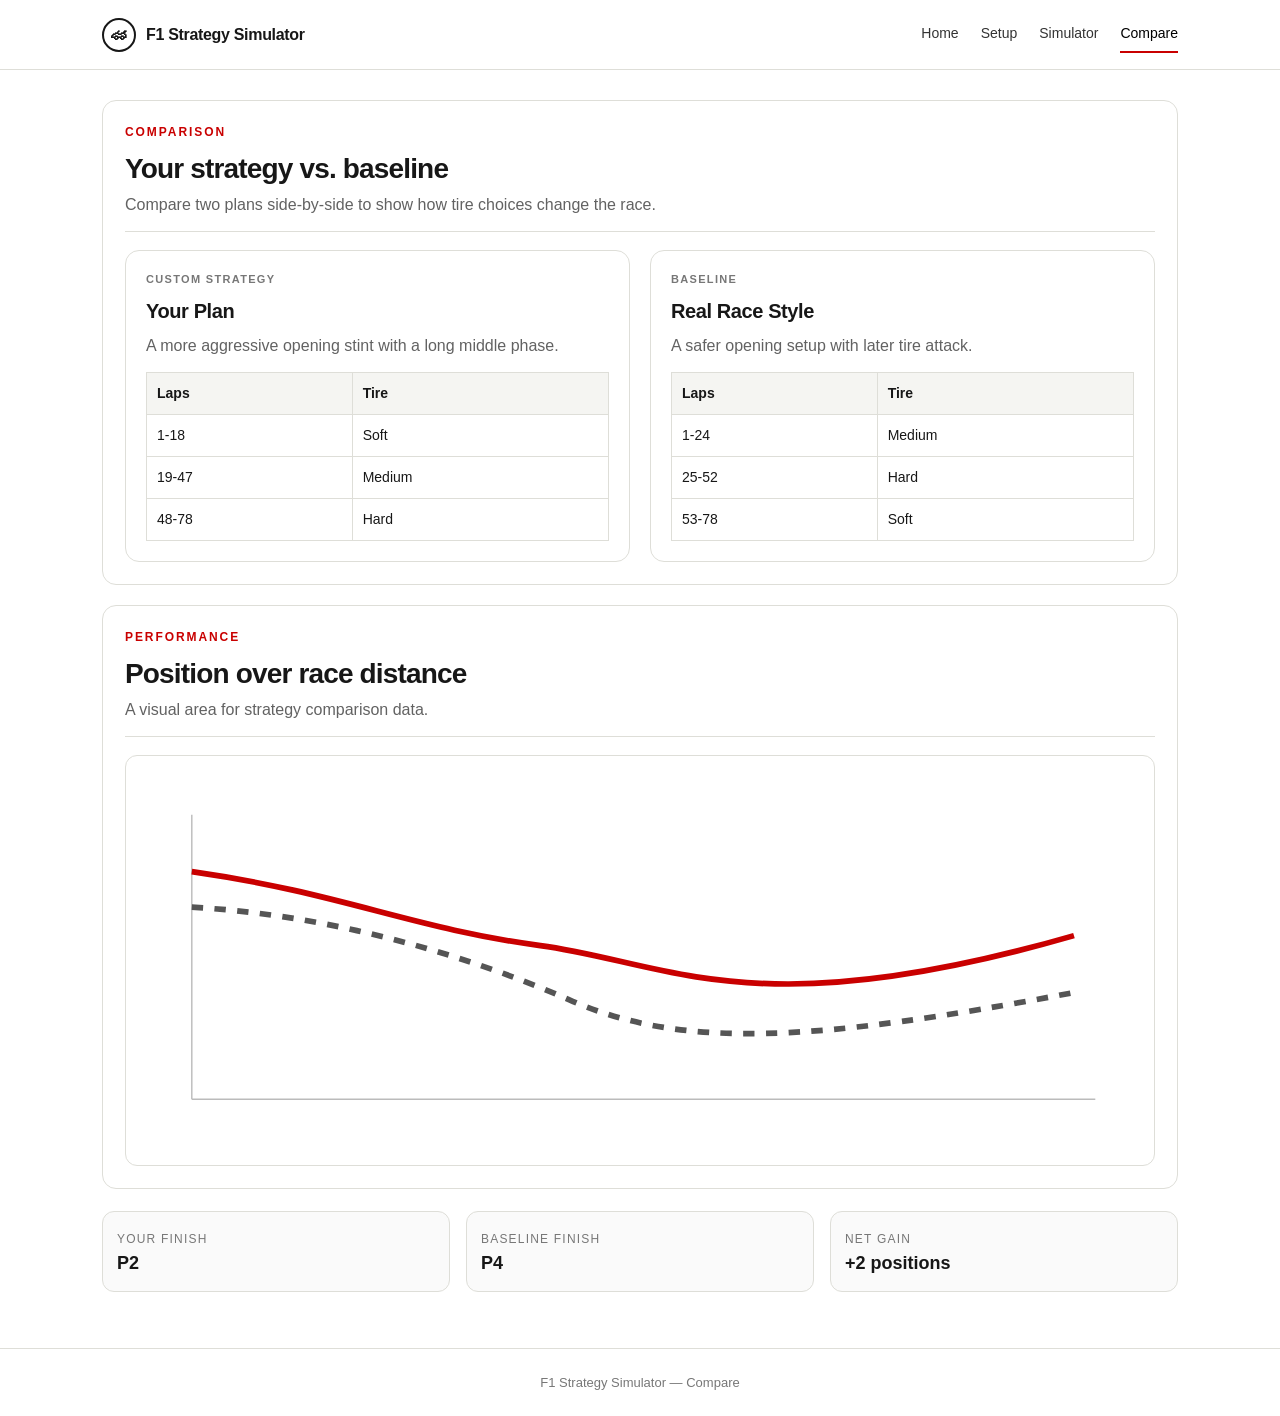
==== compare.html @ 30abd711 "Add files via upload" ====
<!DOCTYPE html>
<html lang="en">
<head>
  <meta charset="UTF-8">
  <meta name="viewport" content="width=device-width, initial-scale=1.0">
  <meta name="description" content="Compare custom and baseline Formula 1 strategies.">
  <title>F1 Strategy Simulator | Compare</title>
  <link rel="stylesheet" href="styles.css">
</head>
<body>
  <header class="site-header"><div class="nav-wrap"><a class="logo" href="index.html"><span class="logo-mark">🏎</span><span>F1 Strategy Simulator</span></a><button class="menu-btn" type="button">☰</button><nav class="nav-links"><a href="index.html">Home</a><a href="setup.html">Setup</a><a href="simulator.html">Simulator</a><a class="active" href="compare.html">Compare</a></nav></div></header>
  <main class="container">
    <section class="panel"><div class="panel-header"><div><div class="kicker">Comparison</div><h2>Your strategy vs. baseline</h2><p>Compare two plans side-by-side to show how tire choices change the race.</p></div></div>
      <div class="compare-grid"><article class="card"><small>Custom strategy</small><h3>Your Plan</h3><p>A more aggressive opening stint with a long middle phase.</p><table><tr><th>Laps</th><th>Tire</th></tr><tr><td>1-18</td><td>Soft</td></tr><tr><td>19-47</td><td>Medium</td></tr><tr><td>48-78</td><td>Hard</td></tr></table></article><article class="card"><small>Baseline</small><h3>Real Race Style</h3><p>A safer opening setup with later tire attack.</p><table><tr><th>Laps</th><th>Tire</th></tr><tr><td>1-24</td><td>Medium</td></tr><tr><td>25-52</td><td>Hard</td></tr><tr><td>53-78</td><td>Soft</td></tr></table></article></div>
    </section>
    <section class="panel"><div class="panel-header"><div><div class="kicker">Performance</div><h2>Position over race distance</h2><p>A visual area for strategy comparison data.</p></div></div><div class="chart-box"><svg viewBox="0 0 700 260"><line x1="35" y1="230" x2="670" y2="230" stroke="#bbb"/><line x1="35" y1="30" x2="35" y2="230" stroke="#bbb"/><path d="M35 70 C140 85 190 110 280 122 S430 180 655 115" fill="none" stroke="#c90000" stroke-width="4"/><path d="M35 95 C125 100 220 125 300 160 S470 190 655 155" fill="none" stroke="#555" stroke-width="4" stroke-dasharray="8 8"/></svg></div></section>
    <section class="stats-grid"><div class="info-box"><span>Your finish</span><strong>P2</strong></div><div class="info-box"><span>Baseline finish</span><strong>P4</strong></div><div class="info-box"><span>Net gain</span><strong>+2 positions</strong></div></section>
  </main>
  <footer class="footer">F1 Strategy Simulator — Compare</footer>
  <script src="app.js"></script>
</body>
</html>
---- styles.css ----
:root{
  --bg:#ffffff;
  --paper:#f7f7f4;
  --ink:#171717;
  --muted:#626262;
  --line:#deded8;
  --red:#c90000;
  --red-dark:#980000;
  --soft:#d71920;
  --medium:#e5b400;
  --hard:#eeeeee;
  --green:#257a45;
  --radius:14px;
}
*{box-sizing:border-box}
body{margin:0;font-family:Arial,Helvetica,sans-serif;color:var(--ink);background:var(--bg);line-height:1.5}
a{color:inherit;text-decoration:none} svg{max-width:100%}
.site-header{border-bottom:1px solid var(--line);background:#fff;position:sticky;top:0;z-index:10}
.nav-wrap{max-width:1120px;margin:0 auto;padding:16px 22px;display:flex;align-items:center;justify-content:space-between;gap:18px}
.logo{display:flex;align-items:center;gap:10px;font-weight:700;letter-spacing:-.02em}.logo-mark{width:34px;height:34px;border:2px solid var(--ink);border-radius:50%;display:grid;place-items:center;background:#fff}
.nav-links{display:flex;align-items:center;gap:22px;font-size:14px;color:#333}.nav-links a{padding:7px 0;border-bottom:2px solid transparent}.nav-links a:hover,.nav-links a.active{border-color:var(--red);color:#000}
.menu-btn{display:none;border:1px solid var(--line);background:#fff;border-radius:8px;padding:8px 10px;font-size:18px}
.container{max-width:1120px;margin:0 auto;padding:30px 22px 56px}.hero{display:grid;grid-template-columns:1.05fr .95fr;gap:34px;align-items:center;padding:34px;border:1px solid var(--line);background:#fff;border-radius:var(--radius)}
.kicker{font-size:12px;letter-spacing:.16em;text-transform:uppercase;color:var(--red);font-weight:700;margin-bottom:12px}h1{font-size:44px;line-height:1.05;margin:0 0 16px;letter-spacing:-.04em}h2{font-size:28px;line-height:1.15;margin:0 0 8px;letter-spacing:-.03em}h3{font-size:20px;margin:0 0 8px;letter-spacing:-.02em}p{margin:0;color:var(--muted)}.hero p{font-size:17px;max-width:620px}.actions{display:flex;gap:12px;flex-wrap:wrap;margin-top:24px}
.btn{display:inline-flex;align-items:center;justify-content:center;gap:8px;border:1px solid #111;background:#111;color:#fff;padding:11px 16px;border-radius:10px;font-weight:700;cursor:pointer;transition:transform .15s ease,background .15s ease}.btn:hover{transform:translateY(-1px);background:#333}.btn.secondary{background:#fff;color:#111;border-color:var(--line)}.btn.secondary:hover{background:#f4f4f0}.btn.red{background:var(--red);border-color:var(--red)}.btn.red:hover{background:var(--red-dark)}.btn.full{width:100%;margin-top:16px}
.preview-card,.panel,.card{border:1px solid var(--line);border-radius:var(--radius);background:#fff}.preview-card{padding:18px;background:var(--paper)}.browser-bar{display:flex;align-items:center;gap:6px;border-bottom:1px solid var(--line);padding-bottom:12px;margin-bottom:14px}.dot{width:9px;height:9px;border-radius:50%;background:#aaa}.dot.red{background:var(--red)}
.fake-track{height:190px;background:#fff;border:1px solid var(--line);border-radius:12px;display:grid;place-items:center;margin-bottom:14px;overflow:hidden}.large-track{height:240px}.track-line{fill:none;stroke:#111;stroke-width:13;stroke-linecap:round;stroke-linejoin:round}.track-accent{fill:none;stroke:var(--red);stroke-width:3;stroke-linecap:round;stroke-dasharray:8 8}
.stats-grid,.feature-grid{display:grid;grid-template-columns:repeat(3,1fr);gap:16px;margin-top:22px}.card{padding:20px}.card small,.panel-label{display:block;color:#777;text-transform:uppercase;letter-spacing:.12em;font-size:11px;font-weight:700;margin-bottom:8px}.card:hover{box-shadow:0 8px 22px rgba(0,0,0,.06);transform:translateY(-2px);transition:.15s ease}.section-note{margin-top:44px;max-width:760px;border-top:1px solid var(--line);padding-top:24px}.section-note h2{font-size:24px}.section-note p{line-height:1.65}
.two-col{display:grid;grid-template-columns:.85fr 1.15fr;gap:20px;align-items:start}.panel{padding:22px;margin-bottom:20px}.panel-header{display:flex;justify-content:space-between;gap:16px;align-items:flex-start;border-bottom:1px solid var(--line);padding-bottom:14px;margin-bottom:18px}.form-row{display:grid;gap:7px;margin-bottom:15px}label{font-weight:700;font-size:14px}select,input[type="text"]{width:100%;border:1px solid var(--line);border-radius:10px;padding:11px 12px;background:#fff;font:inherit}select:focus,input:focus{outline:2px solid rgba(201,0,0,.18);border-color:var(--red)}.api-note{font-size:13px;color:#555;margin:10px 0 18px}.api-card{border:1px solid var(--line);background:#fff;border-radius:12px;padding:14px 16px;min-width:240px}.api-card span{display:block;font-size:11px;text-transform:uppercase;letter-spacing:.12em;color:#777}.api-card strong{display:block;margin-top:4px;font-size:14px;color:var(--green)}
.info-list{display:grid;grid-template-columns:repeat(2,1fr);gap:12px}.info-box{padding:14px;border:1px solid var(--line);border-radius:12px;background:#fafafa}.info-box strong{display:block;font-size:18px}.info-box span{font-size:12px;color:#777;text-transform:uppercase;letter-spacing:.1em}.driver-grid{display:grid;grid-template-columns:repeat(3,1fr);gap:14px}.driver-card{border:1px solid var(--line);border-radius:12px;padding:16px;background:#fff;cursor:pointer}.driver-card.selected{border-color:var(--red);box-shadow:inset 0 0 0 1px var(--red)}
.race-strip{display:flex;justify-content:space-between;align-items:flex-end;gap:20px;margin-bottom:22px;padding-bottom:18px;border-bottom:1px solid var(--line)}.race-strip h1{font-size:38px;margin-bottom:6px}.sim-grid,.builder-layout{display:grid;grid-template-columns:1.1fr .9fr;gap:20px;align-items:start}.bottom-grid{grid-template-columns:1.15fr .85fr}.strategy-panel{background:#fffdfb}.track-panel{background:#fbfbf8}.result-panel{position:sticky;top:88px}.stint{display:grid;grid-template-columns:1fr 1fr auto;gap:10px;align-items:end;border:1px solid var(--line);border-radius:12px;padding:14px;margin-bottom:12px;background:#fff}.stint input,.stint select{background:#fff}.tire-pill{display:inline-block;border-radius:999px;border:1px solid var(--line);padding:6px 10px;font-size:13px;font-weight:700;text-align:center;min-width:82px}.tire-soft{background:rgba(215,25,32,.08);border-color:rgba(215,25,32,.35);color:#9d0000}.tire-medium{background:rgba(232,184,0,.16);border-color:rgba(232,184,0,.45);color:#715800}.tire-hard{background:#f1f1f1;color:#444}.icon-btn{border:1px solid var(--line);background:#fff;border-radius:10px;padding:10px;cursor:pointer}.icon-btn:hover{background:#f4f4f0}.slider-row{border:1px solid var(--line);border-radius:12px;padding:16px;margin-top:16px;background:#fafafa}input[type="range"]{width:100%}
.timeline{display:flex;height:42px;border:1px solid var(--line);border-radius:999px;overflow:hidden;background:#fff}.timeline-segment{display:flex;align-items:center;justify-content:center;font-size:12px;font-weight:700;border-right:1px solid rgba(0,0,0,.08);white-space:nowrap}.timeline-segment:last-child{border-right:0}.timeline-soft{background:#ffe9ea;color:#9d0000}.timeline-medium{background:#fff5c8;color:#685100}.timeline-hard{background:#f1f1f1;color:#444}
.tabs{display:flex;gap:8px;flex-wrap:wrap;margin-bottom:14px}.tab{border:1px solid var(--line);background:#fff;border-radius:999px;padding:8px 13px;cursor:pointer;font-weight:700;color:#555}.tab.active{background:#111;color:#fff;border-color:#111}.chart-box{border:1px solid var(--line);border-radius:12px;background:#fff;padding:16px;min-height:270px}.summary-grid{display:grid;grid-template-columns:repeat(2,1fr);gap:12px}.notice{border-left:4px solid var(--red);background:#fff7f7;padding:14px;border-radius:8px;margin-top:16px;color:#444}.compare-grid{display:grid;grid-template-columns:1fr 1fr;gap:20px}table{width:100%;border-collapse:collapse;margin-top:14px;font-size:14px}td,th{border:1px solid var(--line);padding:10px;text-align:left}th{background:#f5f5f2}.footer{border-top:1px solid var(--line);padding:24px 22px;color:#777;font-size:13px;text-align:center}
@media(max-width:850px){.menu-btn{display:block}.nav-links{display:none;position:absolute;top:67px;left:0;right:0;background:#fff;border-bottom:1px solid var(--line);padding:12px 22px;flex-direction:column;align-items:flex-start}.nav-links.open{display:flex}.hero,.two-col,.sim-grid,.builder-layout,.compare-grid{grid-template-columns:1fr}.stats-grid,.feature-grid,.driver-grid{grid-template-columns:1fr}.info-list,.summary-grid{grid-template-columns:1fr}h1{font-size:34px}.hero{padding:24px}.stint{grid-template-columns:1fr}.race-strip{display:block}.api-card{margin-top:16px}.result-panel{position:static}}
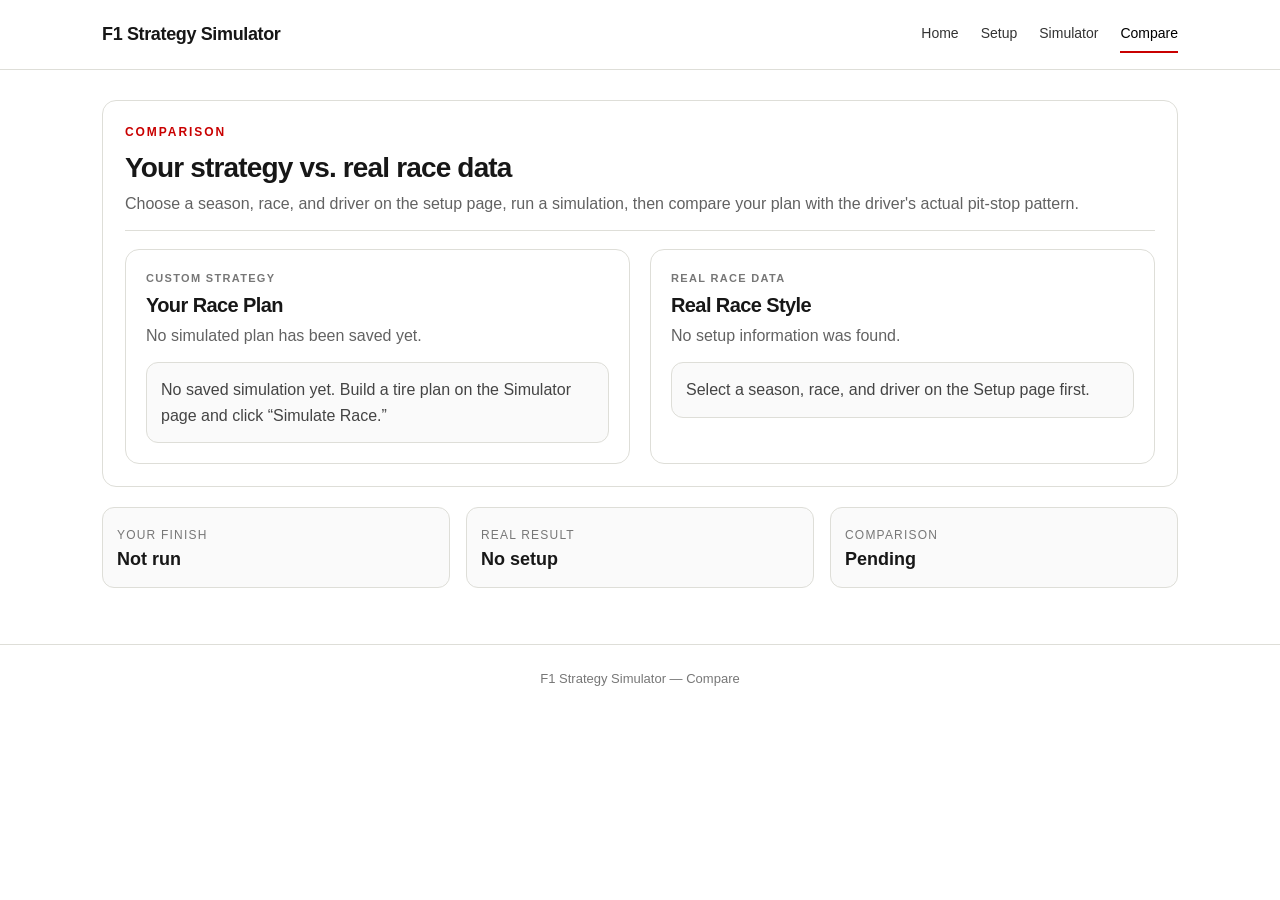
==== commit 46afdba2: "Add files via upload" ====
--- a/compare.html
+++ b/compare.html
@@ -3,18 +3,20 @@
 <head>
   <meta charset="UTF-8">
   <meta name="viewport" content="width=device-width, initial-scale=1.0">
-  <meta name="description" content="Compare custom and baseline Formula 1 strategies.">
+  <meta name="description" content="Compare custom and real Formula 1 strategies.">
   <title>F1 Strategy Simulator | Compare</title>
   <link rel="stylesheet" href="styles.css">
 </head>
 <body>
-  <header class="site-header"><div class="nav-wrap"><a class="logo" href="index.html"><span class="logo-mark">🏎</span><span>F1 Strategy Simulator</span></a><button class="menu-btn" type="button">☰</button><nav class="nav-links"><a href="index.html">Home</a><a href="setup.html">Setup</a><a href="simulator.html">Simulator</a><a class="active" href="compare.html">Compare</a></nav></div></header>
-  <main class="container">
-    <section class="panel"><div class="panel-header"><div><div class="kicker">Comparison</div><h2>Your strategy vs. baseline</h2><p>Compare two plans side-by-side to show how tire choices change the race.</p></div></div>
-      <div class="compare-grid"><article class="card"><small>Custom strategy</small><h3>Your Plan</h3><p>A more aggressive opening stint with a long middle phase.</p><table><tr><th>Laps</th><th>Tire</th></tr><tr><td>1-18</td><td>Soft</td></tr><tr><td>19-47</td><td>Medium</td></tr><tr><td>48-78</td><td>Hard</td></tr></table></article><article class="card"><small>Baseline</small><h3>Real Race Style</h3><p>A safer opening setup with later tire attack.</p><table><tr><th>Laps</th><th>Tire</th></tr><tr><td>1-24</td><td>Medium</td></tr><tr><td>25-52</td><td>Hard</td></tr><tr><td>53-78</td><td>Soft</td></tr></table></article></div>
+  <header class="site-header"><div class="nav-wrap"><a class="logo" href="index.html">F1 Strategy Simulator</a><button class="menu-btn" type="button">☰</button><nav class="nav-links"><a href="index.html">Home</a><a href="setup.html">Setup</a><a href="simulator.html">Simulator</a><a class="active" href="compare.html">Compare</a></nav></div></header>
+  <main class="container compare-page">
+    <section class="panel"><div class="panel-header"><div><div class="kicker">Comparison</div><h2>Your strategy vs. real race data</h2><p id="compareIntro">Choose a season, race, and driver on the setup page, run a simulation, then compare your plan with the driver's actual pit-stop pattern.</p></div></div>
+      <div class="compare-grid">
+        <article class="card"><small>Custom strategy</small><h3>Your Race Plan</h3><p id="yourPlanSummary">No simulated plan has been saved yet.</p><div id="yourPlanTable"></div></article>
+        <article class="card"><small>Real race data</small><h3>Real Race Style</h3><p id="realPlanSummary">Loading real race information...</p><div id="realPlanTable"></div></article>
+      </div>
     </section>
-    <section class="panel"><div class="panel-header"><div><div class="kicker">Performance</div><h2>Position over race distance</h2><p>A visual area for strategy comparison data.</p></div></div><div class="chart-box"><svg viewBox="0 0 700 260"><line x1="35" y1="230" x2="670" y2="230" stroke="#bbb"/><line x1="35" y1="30" x2="35" y2="230" stroke="#bbb"/><path d="M35 70 C140 85 190 110 280 122 S430 180 655 115" fill="none" stroke="#c90000" stroke-width="4"/><path d="M35 95 C125 100 220 125 300 160 S470 190 655 155" fill="none" stroke="#555" stroke-width="4" stroke-dasharray="8 8"/></svg></div></section>
-    <section class="stats-grid"><div class="info-box"><span>Your finish</span><strong>P2</strong></div><div class="info-box"><span>Baseline finish</span><strong>P4</strong></div><div class="info-box"><span>Net gain</span><strong>+2 positions</strong></div></section>
+    <section class="stats-grid"><div class="info-box"><span>Your finish</span><strong id="compareYourFinish">Not run</strong></div><div class="info-box"><span>Real result</span><strong id="compareRealFinish">Loading</strong></div><div class="info-box"><span>Comparison</span><strong id="compareGain">Pending</strong></div></section>
   </main>
   <footer class="footer">F1 Strategy Simulator — Compare</footer>
   <script src="app.js"></script>
--- a/styles.css
+++ b/styles.css
@@ -1,34 +1,133 @@
 :root{
-  --bg:#ffffff;
+  --bg:#fff;
   --paper:#f7f7f4;
   --ink:#171717;
   --muted:#626262;
   --line:#deded8;
   --red:#c90000;
   --red-dark:#980000;
-  --soft:#d71920;
-  --medium:#e5b400;
-  --hard:#eeeeee;
   --green:#257a45;
+  --blue:#1d4ed8;
   --radius:14px;
 }
+
 *{box-sizing:border-box}
 body{margin:0;font-family:Arial,Helvetica,sans-serif;color:var(--ink);background:var(--bg);line-height:1.5}
-a{color:inherit;text-decoration:none} svg{max-width:100%}
-.site-header{border-bottom:1px solid var(--line);background:#fff;position:sticky;top:0;z-index:10}
+a{color:inherit;text-decoration:none}
+svg{max-width:100%}
+h1,h2,h3{margin:0;letter-spacing:-.03em;line-height:1.1}
+h1{font-size:44px;margin-bottom:16px}
+h2{font-size:28px;margin-bottom:8px}
+h3{font-size:20px;margin-bottom:8px}
+p{margin:0;color:var(--muted)}
+
+.site-header{position:sticky;top:0;z-index:10;background:#fff;border-bottom:1px solid var(--line)}
 .nav-wrap{max-width:1120px;margin:0 auto;padding:16px 22px;display:flex;align-items:center;justify-content:space-between;gap:18px}
-.logo{display:flex;align-items:center;gap:10px;font-weight:700;letter-spacing:-.02em}.logo-mark{width:34px;height:34px;border:2px solid var(--ink);border-radius:50%;display:grid;place-items:center;background:#fff}
-.nav-links{display:flex;align-items:center;gap:22px;font-size:14px;color:#333}.nav-links a{padding:7px 0;border-bottom:2px solid transparent}.nav-links a:hover,.nav-links a.active{border-color:var(--red);color:#000}
+.logo{display:flex;align-items:center;font-size:18px;font-weight:700;letter-spacing:-.02em}
+.nav-links{display:flex;align-items:center;gap:22px;font-size:14px;color:#333}
+.nav-links a{padding:7px 0;border-bottom:2px solid transparent}
+.nav-links a:hover,.nav-links a.active{border-color:var(--red);color:#000}
 .menu-btn{display:none;border:1px solid var(--line);background:#fff;border-radius:8px;padding:8px 10px;font-size:18px}
-.container{max-width:1120px;margin:0 auto;padding:30px 22px 56px}.hero{display:grid;grid-template-columns:1.05fr .95fr;gap:34px;align-items:center;padding:34px;border:1px solid var(--line);background:#fff;border-radius:var(--radius)}
-.kicker{font-size:12px;letter-spacing:.16em;text-transform:uppercase;color:var(--red);font-weight:700;margin-bottom:12px}h1{font-size:44px;line-height:1.05;margin:0 0 16px;letter-spacing:-.04em}h2{font-size:28px;line-height:1.15;margin:0 0 8px;letter-spacing:-.03em}h3{font-size:20px;margin:0 0 8px;letter-spacing:-.02em}p{margin:0;color:var(--muted)}.hero p{font-size:17px;max-width:620px}.actions{display:flex;gap:12px;flex-wrap:wrap;margin-top:24px}
-.btn{display:inline-flex;align-items:center;justify-content:center;gap:8px;border:1px solid #111;background:#111;color:#fff;padding:11px 16px;border-radius:10px;font-weight:700;cursor:pointer;transition:transform .15s ease,background .15s ease}.btn:hover{transform:translateY(-1px);background:#333}.btn.secondary{background:#fff;color:#111;border-color:var(--line)}.btn.secondary:hover{background:#f4f4f0}.btn.red{background:var(--red);border-color:var(--red)}.btn.red:hover{background:var(--red-dark)}.btn.full{width:100%;margin-top:16px}
-.preview-card,.panel,.card{border:1px solid var(--line);border-radius:var(--radius);background:#fff}.preview-card{padding:18px;background:var(--paper)}.browser-bar{display:flex;align-items:center;gap:6px;border-bottom:1px solid var(--line);padding-bottom:12px;margin-bottom:14px}.dot{width:9px;height:9px;border-radius:50%;background:#aaa}.dot.red{background:var(--red)}
-.fake-track{height:190px;background:#fff;border:1px solid var(--line);border-radius:12px;display:grid;place-items:center;margin-bottom:14px;overflow:hidden}.large-track{height:240px}.track-line{fill:none;stroke:#111;stroke-width:13;stroke-linecap:round;stroke-linejoin:round}.track-accent{fill:none;stroke:var(--red);stroke-width:3;stroke-linecap:round;stroke-dasharray:8 8}
-.stats-grid,.feature-grid{display:grid;grid-template-columns:repeat(3,1fr);gap:16px;margin-top:22px}.card{padding:20px}.card small,.panel-label{display:block;color:#777;text-transform:uppercase;letter-spacing:.12em;font-size:11px;font-weight:700;margin-bottom:8px}.card:hover{box-shadow:0 8px 22px rgba(0,0,0,.06);transform:translateY(-2px);transition:.15s ease}.section-note{margin-top:44px;max-width:760px;border-top:1px solid var(--line);padding-top:24px}.section-note h2{font-size:24px}.section-note p{line-height:1.65}
-.two-col{display:grid;grid-template-columns:.85fr 1.15fr;gap:20px;align-items:start}.panel{padding:22px;margin-bottom:20px}.panel-header{display:flex;justify-content:space-between;gap:16px;align-items:flex-start;border-bottom:1px solid var(--line);padding-bottom:14px;margin-bottom:18px}.form-row{display:grid;gap:7px;margin-bottom:15px}label{font-weight:700;font-size:14px}select,input[type="text"]{width:100%;border:1px solid var(--line);border-radius:10px;padding:11px 12px;background:#fff;font:inherit}select:focus,input:focus{outline:2px solid rgba(201,0,0,.18);border-color:var(--red)}.api-note{font-size:13px;color:#555;margin:10px 0 18px}.api-card{border:1px solid var(--line);background:#fff;border-radius:12px;padding:14px 16px;min-width:240px}.api-card span{display:block;font-size:11px;text-transform:uppercase;letter-spacing:.12em;color:#777}.api-card strong{display:block;margin-top:4px;font-size:14px;color:var(--green)}
-.info-list{display:grid;grid-template-columns:repeat(2,1fr);gap:12px}.info-box{padding:14px;border:1px solid var(--line);border-radius:12px;background:#fafafa}.info-box strong{display:block;font-size:18px}.info-box span{font-size:12px;color:#777;text-transform:uppercase;letter-spacing:.1em}.driver-grid{display:grid;grid-template-columns:repeat(3,1fr);gap:14px}.driver-card{border:1px solid var(--line);border-radius:12px;padding:16px;background:#fff;cursor:pointer}.driver-card.selected{border-color:var(--red);box-shadow:inset 0 0 0 1px var(--red)}
-.race-strip{display:flex;justify-content:space-between;align-items:flex-end;gap:20px;margin-bottom:22px;padding-bottom:18px;border-bottom:1px solid var(--line)}.race-strip h1{font-size:38px;margin-bottom:6px}.sim-grid,.builder-layout{display:grid;grid-template-columns:1.1fr .9fr;gap:20px;align-items:start}.bottom-grid{grid-template-columns:1.15fr .85fr}.strategy-panel{background:#fffdfb}.track-panel{background:#fbfbf8}.result-panel{position:sticky;top:88px}.stint{display:grid;grid-template-columns:1fr 1fr auto;gap:10px;align-items:end;border:1px solid var(--line);border-radius:12px;padding:14px;margin-bottom:12px;background:#fff}.stint input,.stint select{background:#fff}.tire-pill{display:inline-block;border-radius:999px;border:1px solid var(--line);padding:6px 10px;font-size:13px;font-weight:700;text-align:center;min-width:82px}.tire-soft{background:rgba(215,25,32,.08);border-color:rgba(215,25,32,.35);color:#9d0000}.tire-medium{background:rgba(232,184,0,.16);border-color:rgba(232,184,0,.45);color:#715800}.tire-hard{background:#f1f1f1;color:#444}.icon-btn{border:1px solid var(--line);background:#fff;border-radius:10px;padding:10px;cursor:pointer}.icon-btn:hover{background:#f4f4f0}.slider-row{border:1px solid var(--line);border-radius:12px;padding:16px;margin-top:16px;background:#fafafa}input[type="range"]{width:100%}
-.timeline{display:flex;height:42px;border:1px solid var(--line);border-radius:999px;overflow:hidden;background:#fff}.timeline-segment{display:flex;align-items:center;justify-content:center;font-size:12px;font-weight:700;border-right:1px solid rgba(0,0,0,.08);white-space:nowrap}.timeline-segment:last-child{border-right:0}.timeline-soft{background:#ffe9ea;color:#9d0000}.timeline-medium{background:#fff5c8;color:#685100}.timeline-hard{background:#f1f1f1;color:#444}
-.tabs{display:flex;gap:8px;flex-wrap:wrap;margin-bottom:14px}.tab{border:1px solid var(--line);background:#fff;border-radius:999px;padding:8px 13px;cursor:pointer;font-weight:700;color:#555}.tab.active{background:#111;color:#fff;border-color:#111}.chart-box{border:1px solid var(--line);border-radius:12px;background:#fff;padding:16px;min-height:270px}.summary-grid{display:grid;grid-template-columns:repeat(2,1fr);gap:12px}.notice{border-left:4px solid var(--red);background:#fff7f7;padding:14px;border-radius:8px;margin-top:16px;color:#444}.compare-grid{display:grid;grid-template-columns:1fr 1fr;gap:20px}table{width:100%;border-collapse:collapse;margin-top:14px;font-size:14px}td,th{border:1px solid var(--line);padding:10px;text-align:left}th{background:#f5f5f2}.footer{border-top:1px solid var(--line);padding:24px 22px;color:#777;font-size:13px;text-align:center}
-@media(max-width:850px){.menu-btn{display:block}.nav-links{display:none;position:absolute;top:67px;left:0;right:0;background:#fff;border-bottom:1px solid var(--line);padding:12px 22px;flex-direction:column;align-items:flex-start}.nav-links.open{display:flex}.hero,.two-col,.sim-grid,.builder-layout,.compare-grid{grid-template-columns:1fr}.stats-grid,.feature-grid,.driver-grid{grid-template-columns:1fr}.info-list,.summary-grid{grid-template-columns:1fr}h1{font-size:34px}.hero{padding:24px}.stint{grid-template-columns:1fr}.race-strip{display:block}.api-card{margin-top:16px}.result-panel{position:static}}
+
+.container{max-width:1120px;margin:0 auto;padding:30px 22px 56px}
+.footer{border-top:1px solid var(--line);padding:24px 22px;color:#777;font-size:13px;text-align:center}
+.kicker{font-size:12px;letter-spacing:.16em;text-transform:uppercase;color:var(--red);font-weight:700;margin-bottom:12px}
+
+.hero{display:grid;grid-template-columns:1.05fr .95fr;gap:34px;align-items:center;padding:34px;border:1px solid var(--line);background:#fff;border-radius:var(--radius)}
+.hero p{font-size:17px;max-width:620px}
+.hero-photo-card,.track-image-card{border:1px solid var(--line);border-radius:var(--radius);overflow:hidden;background:#f4f4f0;box-shadow:0 8px 22px rgba(0,0,0,.06)}
+.hero-photo-card img{display:block;width:100%;height:330px;object-fit:cover}
+.track-image-card{margin-bottom:14px;background:#111;box-shadow:none}
+.track-image-card img{display:block;width:100%;height:auto;object-fit:cover}
+.actions{display:flex;gap:12px;flex-wrap:wrap;margin-top:24px}
+
+.btn{display:inline-flex;align-items:center;justify-content:center;gap:8px;border:1px solid #111;background:#111;color:#fff;padding:11px 16px;border-radius:10px;font-weight:700;cursor:pointer;transition:transform .15s ease,background .15s ease}
+.btn:hover{transform:translateY(-1px);background:#333}
+.btn.secondary{background:#fff;color:#111;border-color:var(--line)}
+.btn.secondary:hover{background:#f4f4f0}
+.btn.red{background:var(--red);border-color:var(--red)}
+.btn.red:hover{background:var(--red-dark)}
+.btn.full{width:100%;margin-top:16px}
+
+.panel,.card{border:1px solid var(--line);border-radius:var(--radius);background:#fff}
+.panel{padding:22px;margin-bottom:20px}
+.card{padding:20px}
+.card:hover{box-shadow:0 8px 22px rgba(0,0,0,.06);transform:translateY(-2px);transition:.15s ease}
+.card small{display:block;color:#777;text-transform:uppercase;letter-spacing:.12em;font-size:11px;font-weight:700;margin-bottom:8px}
+.panel-header{display:flex;justify-content:space-between;gap:16px;align-items:flex-start;border-bottom:1px solid var(--line);padding-bottom:14px;margin-bottom:18px}
+
+.feature-grid,.stats-grid{display:grid;grid-template-columns:repeat(3,1fr);gap:16px;margin-top:22px}
+.two-col{display:grid;grid-template-columns:.85fr 1.15fr;gap:20px;align-items:start}
+.info-list{display:grid;grid-template-columns:repeat(2,1fr);gap:12px}
+.info-box{padding:14px;border:1px solid var(--line);border-radius:12px;background:#fafafa}
+.info-box strong{display:block;font-size:18px}
+.info-box span{font-size:12px;color:#777;text-transform:uppercase;letter-spacing:.1em}
+
+.form-row{display:grid;gap:7px;margin-bottom:15px}
+label{font-weight:700;font-size:14px}
+select,input[type="text"],input[type="number"]{width:100%;border:1px solid var(--line);border-radius:10px;padding:11px 12px;background:#fff;font:inherit}
+select:focus,input:focus{outline:2px solid rgba(201,0,0,.18);border-color:var(--red)}
+.api-note{font-size:13px;color:#555;margin:10px 0 18px}
+
+.race-strip{display:flex;justify-content:space-between;align-items:flex-start;gap:20px;margin-bottom:22px;padding-bottom:18px;border-bottom:1px solid var(--line)}
+.race-strip h1{font-size:38px;margin-bottom:6px}
+.weather-panel{margin-bottom:20px;background:#fffef9}
+.weather-grid,.summary-grid{display:grid;grid-template-columns:repeat(3,1fr);gap:12px}
+.summary-grid{grid-template-columns:repeat(2,1fr)}
+.sim-grid{display:grid;grid-template-columns:1.1fr .9fr;gap:20px;align-items:start}
+.sim-side{display:grid;gap:20px;align-content:start}
+.sim-side .panel{margin-bottom:0}
+.strategy-panel{background:#fffdfb}
+.track-panel{background:#fbfbf8}
+.result-panel{position:static;top:auto}
+.result-content{border:1px solid var(--line);border-radius:12px;background:#fafafa;padding:16px}
+
+.fake-track{height:190px;background:#fff;border:1px solid var(--line);border-radius:12px;display:grid;place-items:center;margin-bottom:14px;overflow:hidden}
+.large-track{height:240px}
+.track-line{fill:none;stroke:#111;stroke-width:13;stroke-linecap:round;stroke-linejoin:round}
+.track-accent{fill:none;stroke:var(--red);stroke-width:3;stroke-linecap:round;stroke-dasharray:8 8}
+.timeline{display:flex;height:42px;border:1px solid var(--line);border-radius:999px;overflow:hidden;background:#fff}
+.timeline-segment{display:flex;align-items:center;justify-content:center;font-size:12px;font-weight:700;border-right:1px solid rgba(0,0,0,.08);white-space:nowrap}
+.timeline-segment:last-child{border-right:0}
+.timeline-soft{background:#ffe9ea;color:#9d0000}
+.timeline-medium{background:#fff5c8;color:#685100}
+.timeline-hard{background:#f1f1f1;color:#444}
+.timeline-intermediate{background:#dff7e6;color:#166534}
+.timeline-wet{background:#dbeafe;color:var(--blue)}
+
+.stint{display:grid;grid-template-columns:1fr 1fr auto;gap:10px;align-items:end;border:1px solid var(--line);border-radius:12px;padding:14px;margin-bottom:12px;background:#fff}
+.lap-range-fields{display:grid;grid-template-columns:1fr 1fr;gap:10px}
+.lap-start[readonly]{background:#f5f5f2;color:#555}
+.tire-pill{display:inline-block;border-radius:999px;border:1px solid var(--line);padding:6px 10px;font-size:13px;font-weight:700;text-align:center;min-width:82px}
+.tire-soft{background:rgba(215,25,32,.08);border-color:rgba(215,25,32,.35);color:#9d0000}
+.tire-medium{background:rgba(232,184,0,.16);border-color:rgba(232,184,0,.45);color:#715800}
+.tire-hard{background:#f1f1f1;color:#444}
+.tire-intermediate{background:rgba(34,197,94,.12);border-color:rgba(34,197,94,.45);color:#166534}
+.tire-wet{background:rgba(37,99,235,.12);border-color:rgba(37,99,235,.45);color:var(--blue)}
+.icon-btn{border:1px solid var(--line);background:#fff;border-radius:10px;padding:10px;cursor:pointer}
+.icon-btn:hover{background:#f4f4f0}
+.slider-row{border:1px solid var(--line);border-radius:12px;padding:16px;margin-top:16px;background:#fafafa}
+input[type="range"]{width:100%}
+.notice{border-left:4px solid var(--red);background:#fff7f7;padding:14px;border-radius:8px;margin-top:16px;color:#444}
+
+.compare-grid{display:grid;grid-template-columns:1fr 1fr;gap:20px}
+.compare-page .stats-grid{margin-top:0}
+table{width:100%;border-collapse:collapse;margin-top:14px;font-size:14px}
+td,th{border:1px solid var(--line);padding:10px;text-align:left}
+th{background:#f5f5f2}
+.empty-state{border:1px solid var(--line);border-radius:12px;background:#fafafa;color:#444;padding:14px;margin-top:14px;line-height:1.6}
+
+@media(max-width:850px){
+  .menu-btn{display:block}
+  .nav-links{display:none;position:absolute;top:67px;left:0;right:0;background:#fff;border-bottom:1px solid var(--line);padding:12px 22px;flex-direction:column;align-items:flex-start}
+  .nav-links.open{display:flex}
+  .hero,.two-col,.sim-grid,.compare-grid{grid-template-columns:1fr}
+  .feature-grid,.stats-grid,.info-list,.summary-grid,.weather-grid{grid-template-columns:1fr}
+  h1{font-size:34px}
+  .hero{padding:24px}
+  .hero-photo-card img{height:240px}
+  .stint{grid-template-columns:1fr}
+  .lap-range-fields{grid-template-columns:1fr}
+  .race-strip{display:block}
+  .sim-side{gap:16px}
+}
